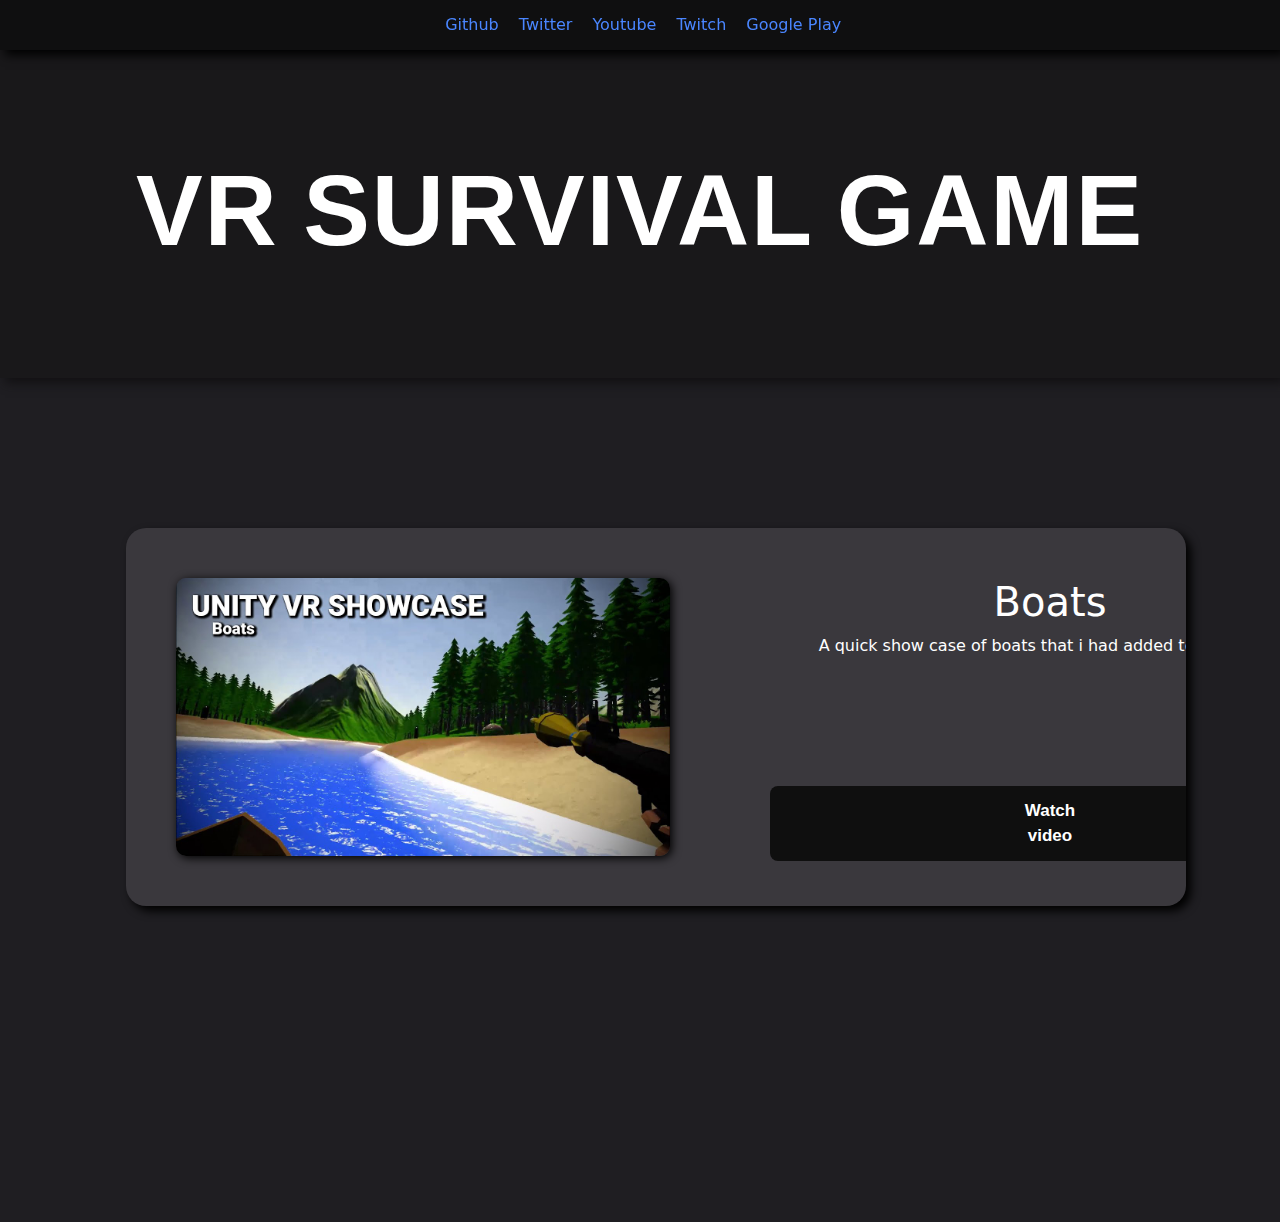
==== Blogs/FPSBlog.html @ 52f68cbe "Added vr fps page" ====
<!DOCTYPE html>
<html>
    <head>
        <title>NeXx42</title>
        <link rel="stylesheet" href="../bootstrap/css/bootstrap.min.css">
        <link rel = "stylesheet" type = "text/css" href = "../StyleSheet.css">

        <script>
            function openLink(to){
                switch(to){
                    case "store-polydefence":
                        window.open("https://youtu.be/MSKBRHVEqJE", "_blank");
                        break;
                }
            }
        </script>
    </head>
    <body>

        <div class="Links">
            <ul>
                <li><a href="https://github.com/NeXx42"target="_blank">Github</a></li>
                <li><a href="https://twitter.com/Nexx42tv"target="_blank">Twitter</a></li>
                <li ><a href="https://www.youtube.com/channel/UCvHiG9ZnD5xXVgLH3eRAClg"target="_blank">Youtube</a></li>
                <li ><a href="https://www.twitch.tv/nexx42tv"target="_blank">Twitch</a></li>
                <li ><a href="https://play.google.com/store/apps/developer?id=Polynexx"target="_blank">Google Play</a></li>
            </ul>
        </div>
        <div class="TopHeader">
            <h1 class="TopHeader">vr survival game</h1>
        </div>

        <ol>
            <div class="Lastest">
                <img src="../Resources/VR-FPS/1.jpg" width="1920" height="1080"></img>
                <div id="Lastest-Text">
                    <h1> Boats</h1>
                    <a>A quick show case of boats that i had added to the game.</a><br>
                    <button type="button" onclick="window.open('https://youtu.be/MSKBRHVEqJE','_blank')">Watch video</button>
                </div>
            </div>      
        </ol>
    </body>
</html>
---- StyleSheet.css ----
*{
    margin: 0;
    padding: 0;
    box-sizing: border-box;
}

body{
    background-color: rgb(31,30,34);
    position: relative;
    min-height: 100vh;
    padding-bottom: 50vh;
}



/* width */
::-webkit-scrollbar {
    width: 7px;
  }
  
  /* Track */
  ::-webkit-scrollbar-track {
    box-shadow: rgb(31,30,34); 
  }
   
  /* Handle */
  ::-webkit-scrollbar-thumb {
    background: #919091; 
    border-radius: 10px;
  }
  
  /* Handle on hover */
  ::-webkit-scrollbar-thumb:hover {
    background: #686868; 
  }






div.Links{
    background-color: #0F0F10;
    position: fixed;
    top: 0px;
    left: 0;
    width: 100%;
    height: 50px;
    overflow: hidden;

    text-align: center;
    z-index: 999;

    box-shadow: 5px 5px 10px #000000;
}

div.Links li a{
    color: #4a86ff;
    text-decoration: none;
    padding: 0px 10px;

    transition: all .1s;
}

div.Links a:hover{
    color: #2459c2;
}

div.Links ul{
    margin-left: auto;
    margin-right: auto;
    margin-top: 15px;
    display: flex;

    align-content: center;
    justify-content: center;

    float: none;
    position: relative;
    top: 20%;
    left: 49%;
    transform: translate(-50%, -50%);

    list-style-type: none;
    cursor:pointer;  
}




.TopHeader{
    background-color: rgb(25,24,26);
    position: relative;
    top: 50px;
    left: 0;
    width: 100%;
    overflow: hidden;
    padding: 50px;

    align-content: center;
    justify-content: center;


}

div.TopHeader{
    box-shadow: 5px 5px 10px rgb(18, 17, 19);
}

h1.TopHeader{
    text-align: center;

    cursor:default;  
    font-family: "Arial Black", Gadget, sans-serif;
    letter-spacing: 1.8px;
    word-spacing: -5px;
    color: #FFFFFF;
    font-weight: 700;
    text-decoration: none;
    font-style: normal;
    font-variant: normal;
    text-transform: uppercase;

    top: 0px;
    font-size: 100px;
}




.Lastest{
    background-color: rgb(58, 56, 61);
    border-radius: 20px;

    overflow: hidden;
    position: relative;
    top: 150px;
    margin-top: 50px;
    width: 85%;
    left: 7.5%;
    height: 378px;
    padding: 50px 50px;
    box-sizing:border-box;
    display: flex;

    box-shadow: 5px 5px 10px black;
}

.Lastest img{
    width: 40em;
    height: 100%;
    border-radius: 10px;
    box-shadow: 2px 2px 10px #000000;
    margin-right: 100px;
}

#Lastest-Text{
    color: white;
    width: 75%;
    text-align: center;
}

.Lastest button{
    margin-top: 7.5em;
    background-color:#0f0f0f;
	display:inline-block;
	cursor:pointer;
	color:#ffffff;
	font-family:Arial;
	font-size:17px;
	font-weight:bold;
	padding: 12px 15em;
	text-decoration:none;
    border: none;
    bottom: 0;;
    border-radius: 8px;
    transition: all .1s;
}

.Lastest button:hover {
	background-color:#000000;
    box-shadow: 5px 5px 10px #000000;
}
.Lastest button:active {
	position:relative;
	top:1px;
}
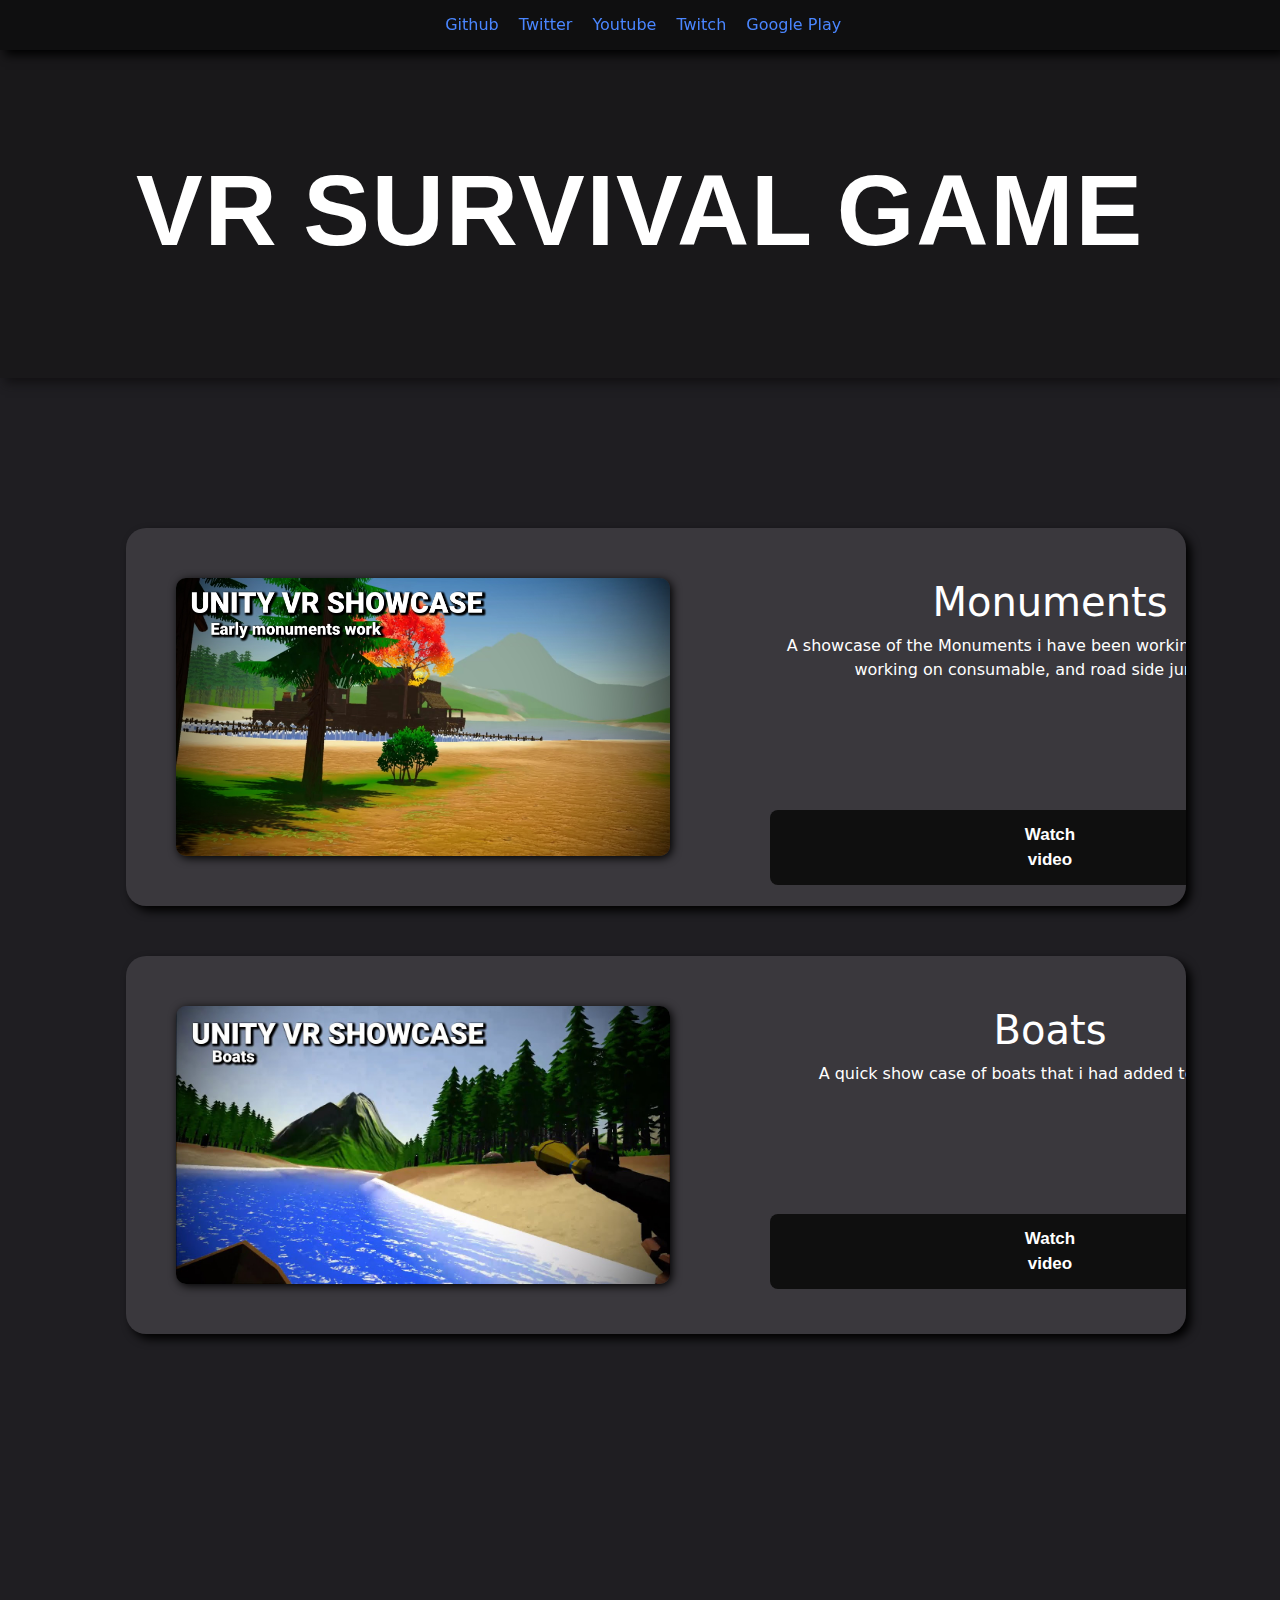
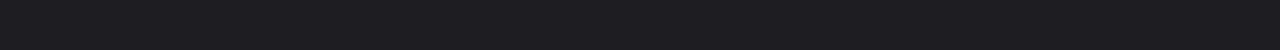
==== commit 221c78ca: "Added 'monuments' link for fps" ====
--- a/Blogs/FPSBlog.html
+++ b/Blogs/FPSBlog.html
@@ -5,15 +5,6 @@
         <link rel="stylesheet" href="../bootstrap/css/bootstrap.min.css">
         <link rel = "stylesheet" type = "text/css" href = "../StyleSheet.css">
 
-        <script>
-            function openLink(to){
-                switch(to){
-                    case "store-polydefence":
-                        window.open("https://youtu.be/MSKBRHVEqJE", "_blank");
-                        break;
-                }
-            }
-        </script>
     </head>
     <body>
 
@@ -32,13 +23,22 @@
 
         <ol>
             <div class="Lastest">
+                <img src="../Resources/VR-FPS/pic1.jpg" width="1920" height="1080"></img>
+                <div id="Lastest-Text">
+                    <h1> Monuments</h1>
+                    <a>A showcase of the Monuments i have been working on.</a> Also been working on consumable, and road side junk piles<br>
+                    <button type="button" onclick="window.open('https://youtu.be/e9jAuhLQKms','_blank')">Watch video</button>
+                </div>
+            </div>      
+
+            <div class="Lastest">
                 <img src="../Resources/VR-FPS/1.jpg" width="1920" height="1080"></img>
                 <div id="Lastest-Text">
                     <h1> Boats</h1>
                     <a>A quick show case of boats that i had added to the game.</a><br>
                     <button type="button" onclick="window.open('https://youtu.be/MSKBRHVEqJE','_blank')">Watch video</button>
                 </div>
-            </div>      
+            </div>     
         </ol>
     </body>
 </html>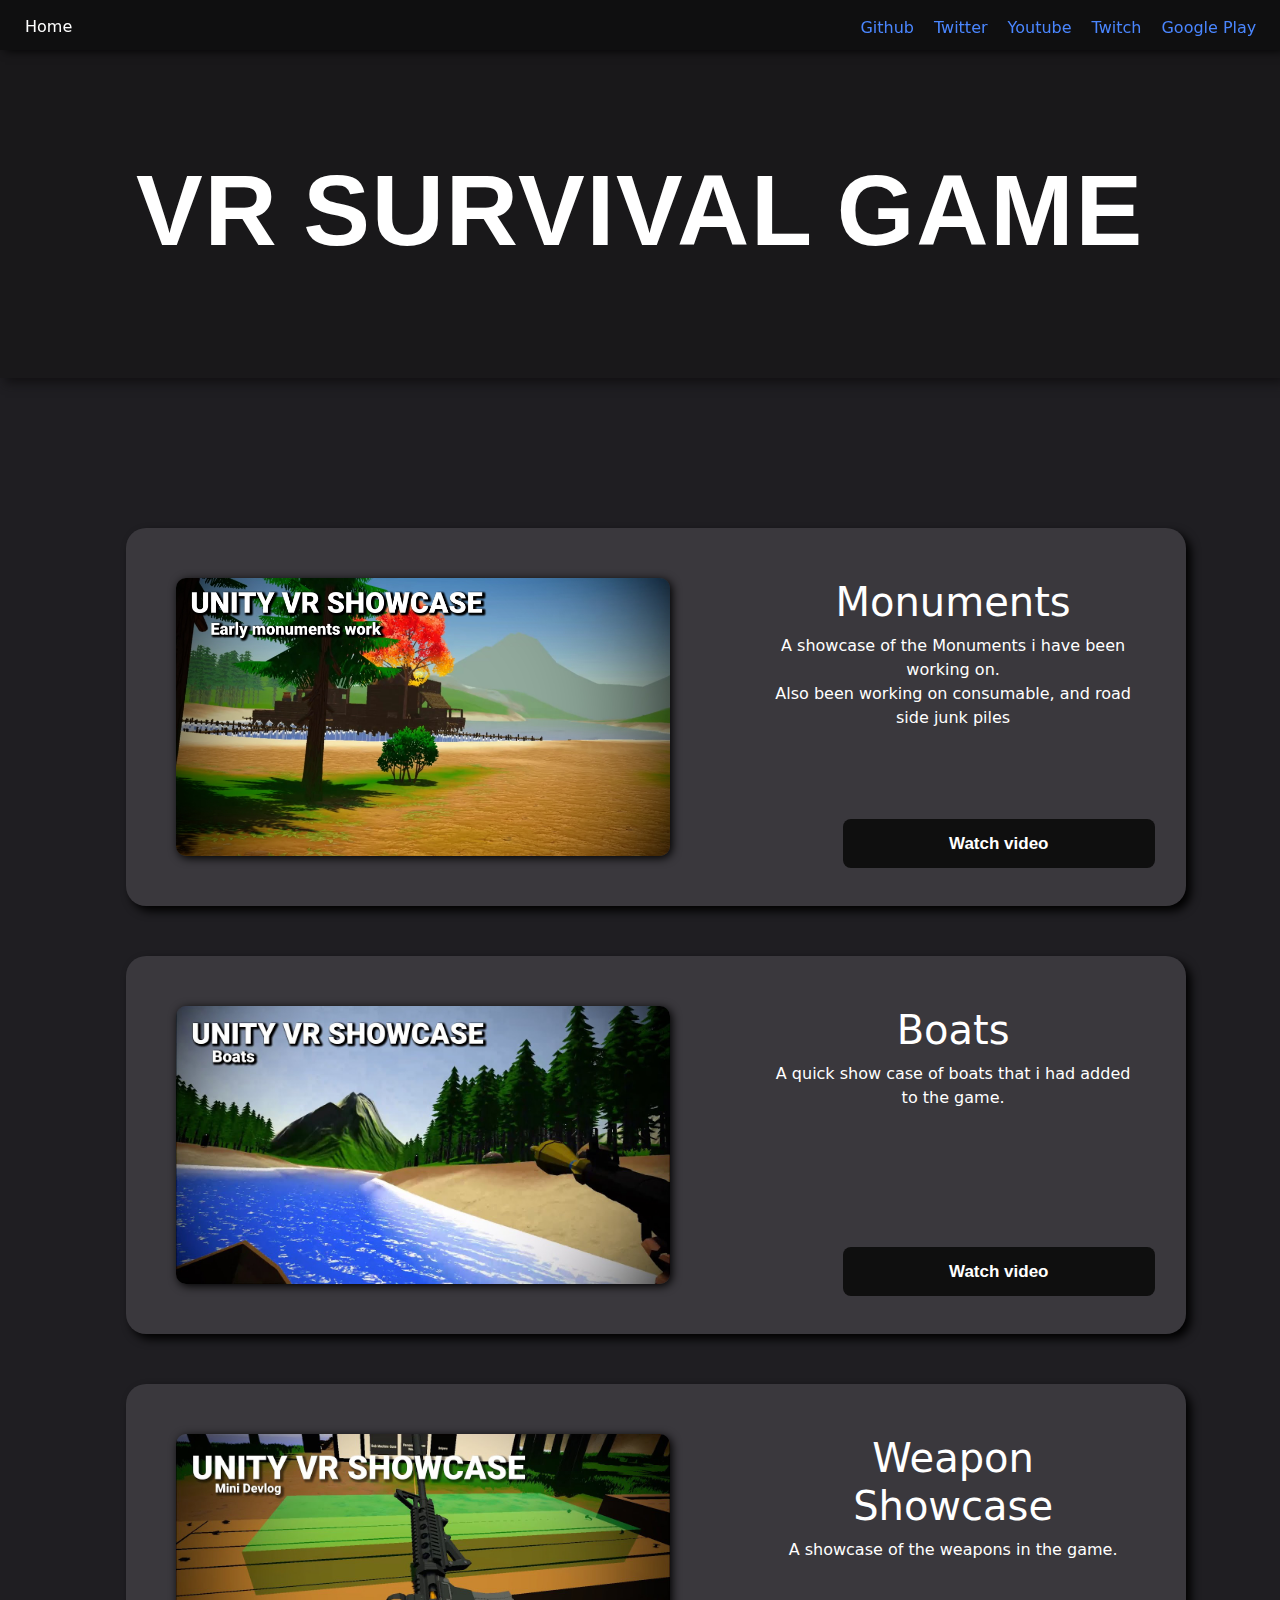
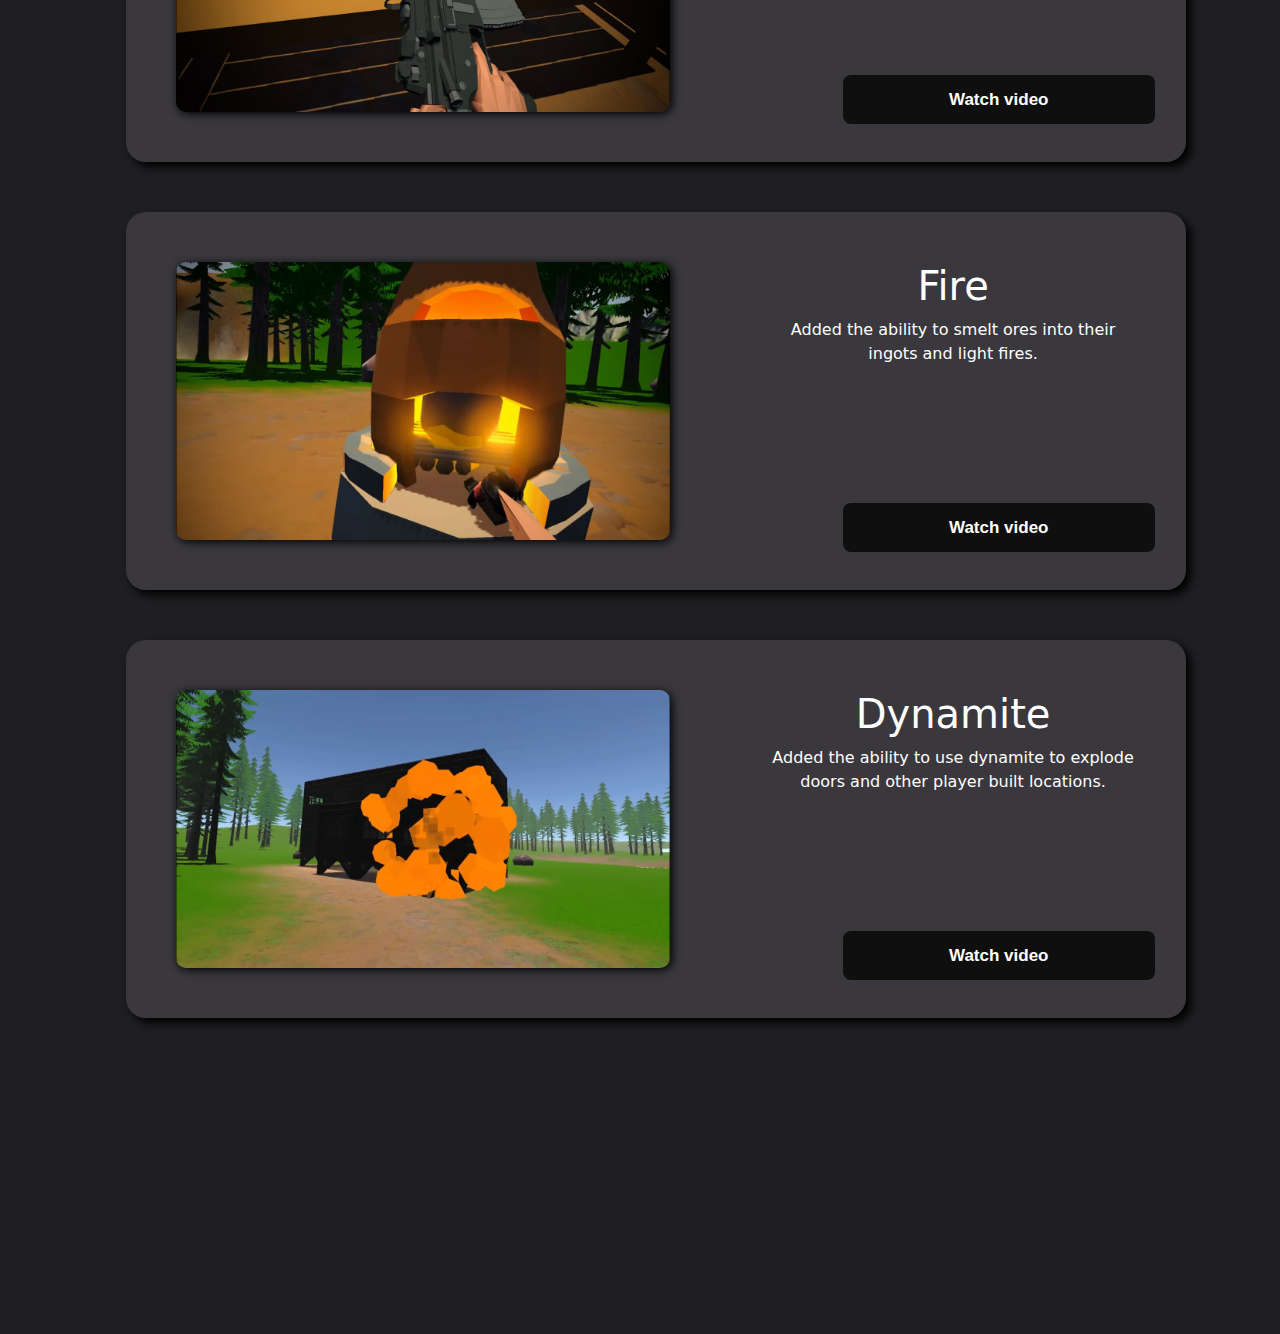
==== commit dda42938: "Added all conent for vr fps" ====
--- a/Blogs/FPSBlog.html
+++ b/Blogs/FPSBlog.html
@@ -4,11 +4,13 @@
         <title>NeXx42</title>
         <link rel="stylesheet" href="../bootstrap/css/bootstrap.min.css">
         <link rel = "stylesheet" type = "text/css" href = "../StyleSheet.css">
-
+        <link rel="icon" href="../Resources/Profile.png">
     </head>
     <body>
 
         <div class="Links">
+            <a href="../index.html">Home</a>
+
             <ul>
                 <li><a href="https://github.com/NeXx42"target="_blank">Github</a></li>
                 <li><a href="https://twitter.com/Nexx42tv"target="_blank">Twitter</a></li>
@@ -25,8 +27,10 @@
             <div class="Lastest">
                 <img src="../Resources/VR-FPS/pic1.jpg" width="1920" height="1080"></img>
                 <div id="Lastest-Text">
-                    <h1> Monuments</h1>
-                    <a>A showcase of the Monuments i have been working on.</a> Also been working on consumable, and road side junk piles<br>
+                    <div>
+                        <h1> Monuments</h1>
+                        <a>A showcase of the Monuments i have been working on.<br> Also been working on consumable, and road side junk piles</a> 
+                    </div>
                     <button type="button" onclick="window.open('https://youtu.be/e9jAuhLQKms','_blank')">Watch video</button>
                 </div>
             </div>      
@@ -35,8 +39,35 @@
                 <img src="../Resources/VR-FPS/1.jpg" width="1920" height="1080"></img>
                 <div id="Lastest-Text">
                     <h1> Boats</h1>
-                    <a>A quick show case of boats that i had added to the game.</a><br>
+                    <a>A quick show case of boats that i had added to the game.<br></a>
                     <button type="button" onclick="window.open('https://youtu.be/MSKBRHVEqJE','_blank')">Watch video</button>
+                </div>
+            </div>     
+
+            <div class="Lastest">
+                <img src="../Resources/VR-FPS/weapons.jpg" width="1920" height="1080"></img>
+                <div id="Lastest-Text">
+                    <h1>Weapon Showcase</h1>
+                    <a>A showcase of the weapons in the game.<br></a>
+                    <button type="button" onclick="window.open('https://youtu.be/alGJ4-LnhYQ','_blank')">Watch video</button>
+                </div>
+            </div>     
+
+            <div class="Lastest">
+                <img src="../Resources/VR-FPS/fire.jpg" width="1920" height="1080"></img>
+                <div id="Lastest-Text">
+                    <h1>Fire</h1>
+                    <a>Added the ability to smelt ores into their ingots and light fires.<br></a>
+                    <button type="button" onclick="window.open('https://youtu.be/5IP3EJ70v20','_blank')">Watch video</button>
+                </div>
+            </div>     
+
+            <div class="Lastest">
+                <img src="../Resources/VR-FPS/dynamite.jpg" width="1920" height="1080"></img>
+                <div id="Lastest-Text">
+                    <h1>Dynamite</h1>
+                    <a>Added the ability to use dynamite to explode doors and other player built locations.<br></a>
+                    <button type="button" onclick="window.open('https://youtu.be/Zhj_1nNYews','_blank')">Watch video</button>
                 </div>
             </div>     
         </ol>
--- a/StyleSheet.css
+++ b/StyleSheet.css
@@ -9,6 +9,7 @@
     position: relative;
     min-height: 100vh;
     padding-bottom: 50vh;
+    min-width: 1100px;
 }
 
 
@@ -16,23 +17,23 @@
 /* width */
 ::-webkit-scrollbar {
     width: 7px;
-  }
+}
   
-  /* Track */
-  ::-webkit-scrollbar-track {
+/* Track */
+    ::-webkit-scrollbar-track {
     box-shadow: rgb(31,30,34); 
-  }
+}
    
-  /* Handle */
-  ::-webkit-scrollbar-thumb {
+/* Handle */
+::-webkit-scrollbar-thumb {
     background: #919091; 
     border-radius: 10px;
-  }
+}
   
-  /* Handle on hover */
-  ::-webkit-scrollbar-thumb:hover {
+/* Handle on hover */
+::-webkit-scrollbar-thumb:hover {
     background: #686868; 
-  }
+}
 
 
 
@@ -47,11 +48,22 @@
     width: 100%;
     height: 50px;
     overflow: hidden;
-
-    text-align: center;
+    display: flex;
+
     z-index: 999;
-
-    box-shadow: 5px 5px 10px #000000;
+    padding: 0px 25px;
+
+    box-shadow: 5px 0px 10px #000000;
+
+    
+    align-content: left;
+    justify-content: left;
+}
+
+.Links a{
+    margin-top: 15px;
+    color: white;
+    text-decoration: none;
 }
 
 div.Links li a{
@@ -72,9 +84,6 @@
     margin-top: 15px;
     display: flex;
 
-    align-content: center;
-    justify-content: center;
-
     float: none;
     position: relative;
     top: 20%;
@@ -82,7 +91,7 @@
     transform: translate(-50%, -50%);
 
     list-style-type: none;
-    cursor:pointer;  
+    cursor: pointer;  
 }
 
 
@@ -161,19 +170,25 @@
 }
 
 .Lastest button{
-    margin-top: 7.5em;
     background-color:#0f0f0f;
 	display:inline-block;
+
 	cursor:pointer;
 	color:#ffffff;
 	font-family:Arial;
 	font-size:17px;
 	font-weight:bold;
-	padding: 12px 15em;
 	text-decoration:none;
+
+	padding: 12px 10%;
+
     border: none;
-    bottom: 0;;
     border-radius: 8px;
+       
+    position: absolute;
+    bottom: 10%;
+    right: 3%;
+
     transition: all .1s;
 }
 
@@ -181,8 +196,5 @@
 	background-color:#000000;
     box-shadow: 5px 5px 10px #000000;
 }
-.Lastest button:active {
-	position:relative;
-	top:1px;
-}
-
+
+
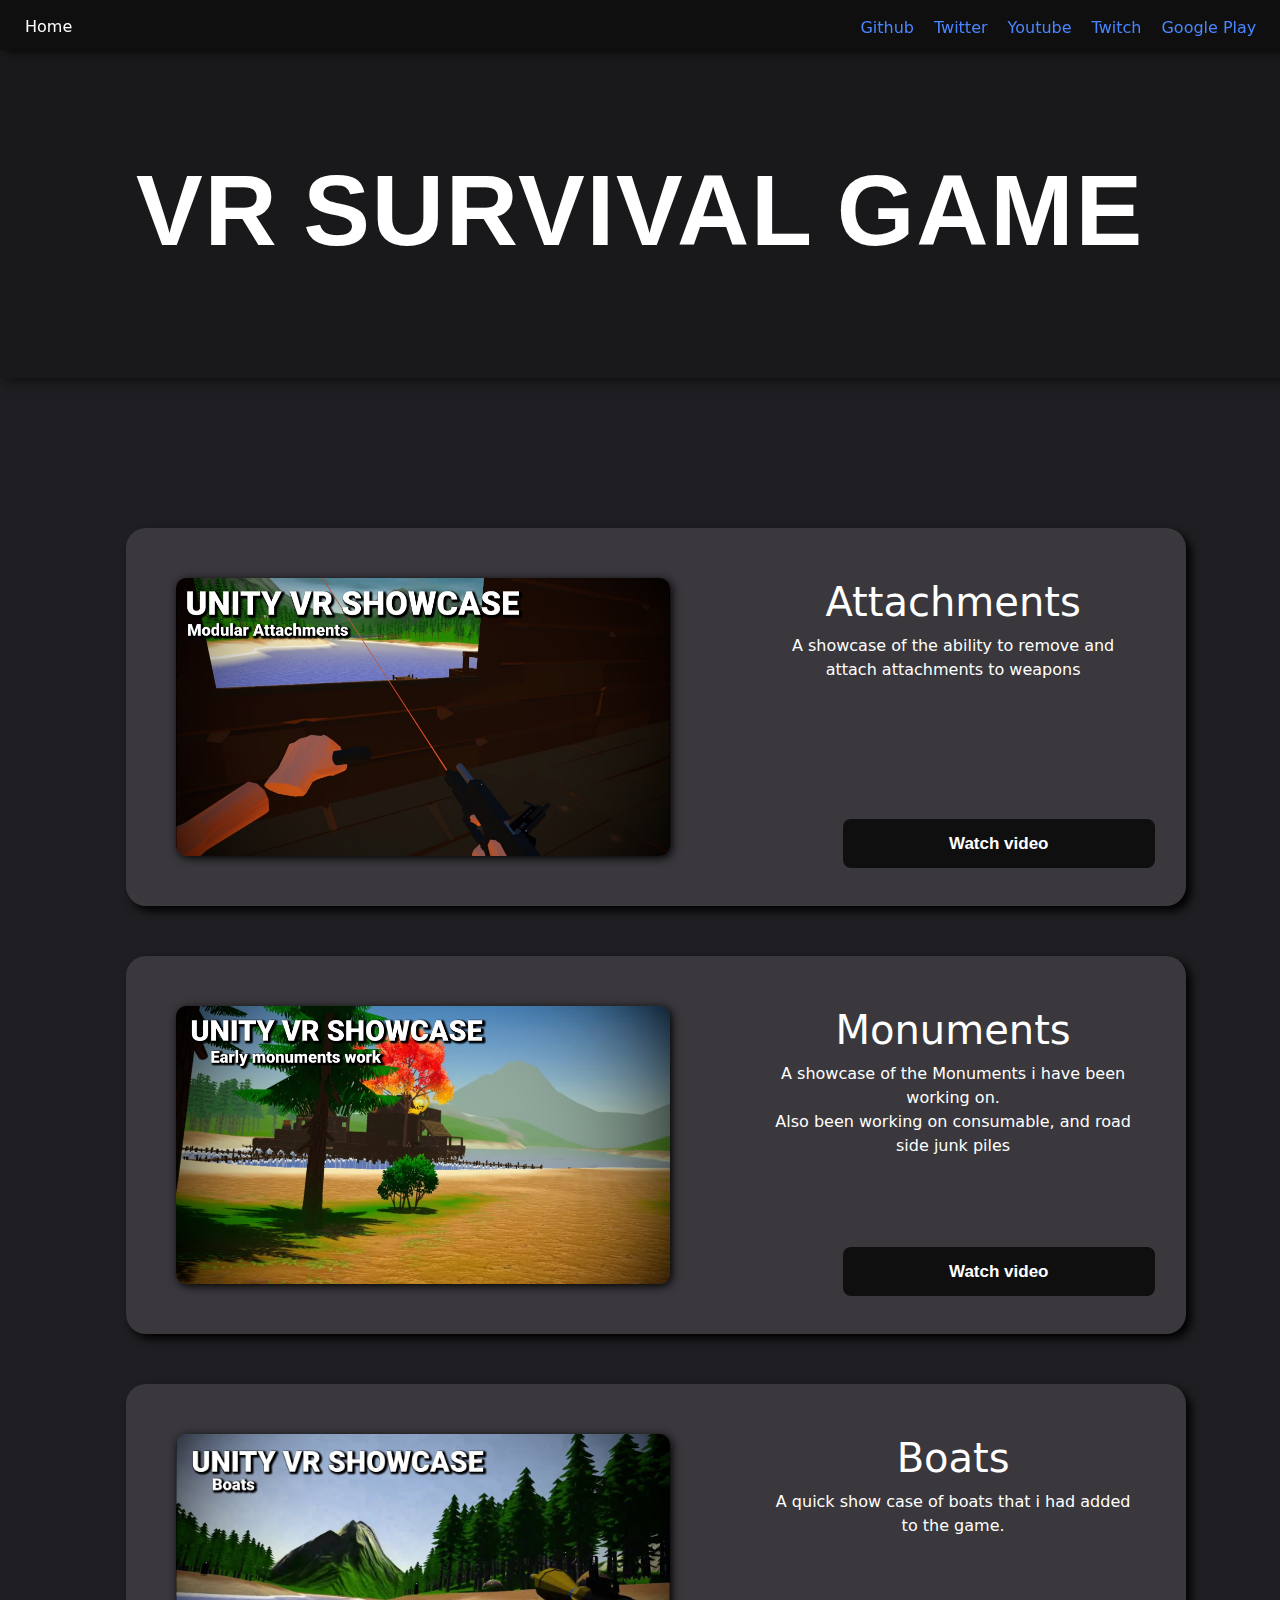
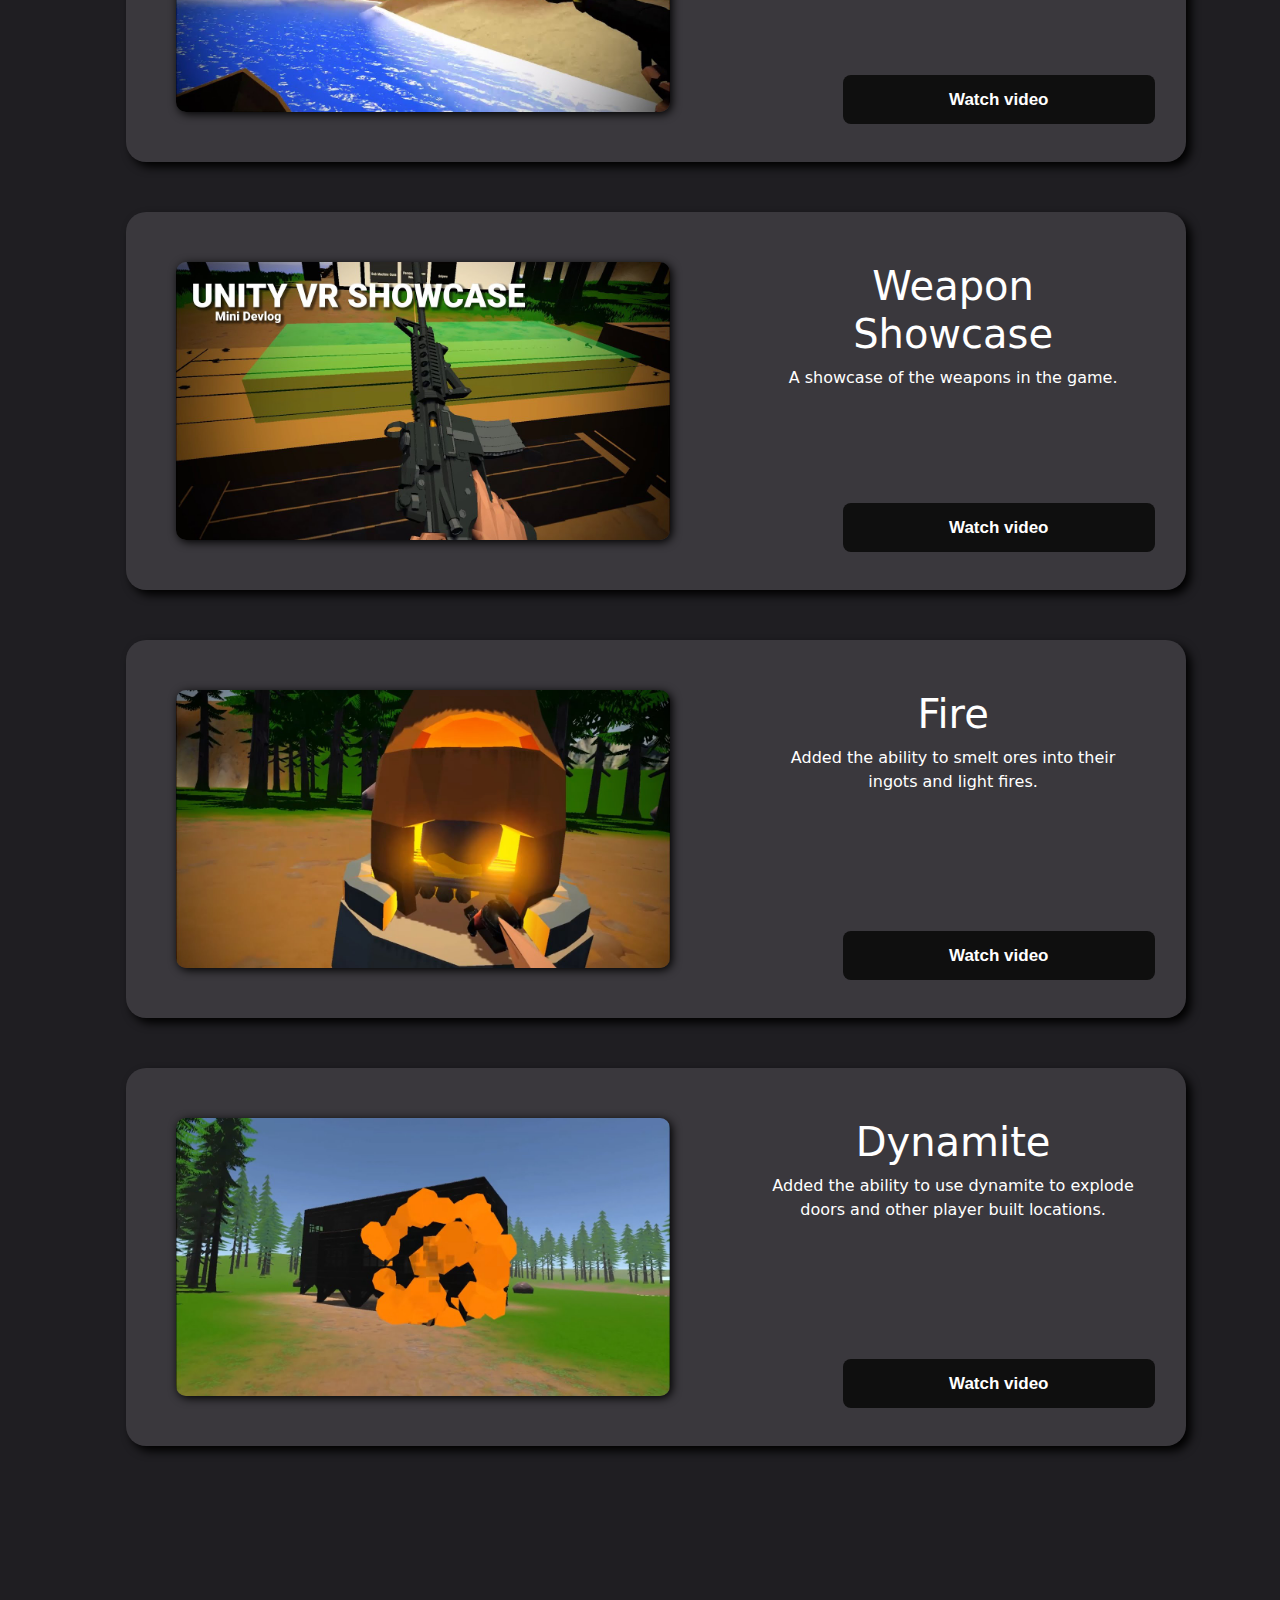
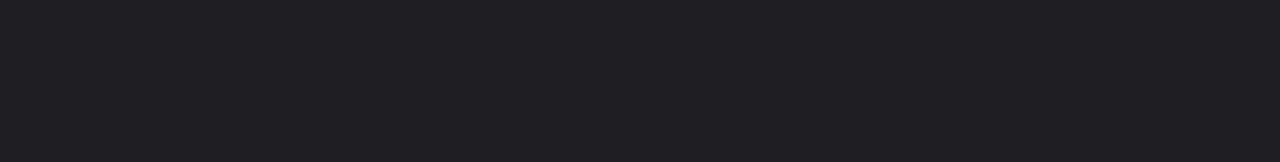
==== commit 03b6c90d: "Attachments -b" ====
--- a/Blogs/FPSBlog.html
+++ b/Blogs/FPSBlog.html
@@ -25,10 +25,21 @@
 
         <ol>
             <div class="Lastest">
+                <img src="../Resources/VR-FPS/attach.png" width="1920" height="1080"></img>
+                <div id="Lastest-Text">
+                    <div>
+                        <h1>Attachments</h1>
+                        <a>A showcase of the ability to remove and attach attachments to weapons</a> 
+                    </div>
+                    <button type="button" onclick="window.open('https://youtu.be/b9VC2es_FCQ','_blank')">Watch video</button>
+                </div>
+            </div>   
+
+            <div class="Lastest">
                 <img src="../Resources/VR-FPS/pic1.jpg" width="1920" height="1080"></img>
                 <div id="Lastest-Text">
                     <div>
-                        <h1> Monuments</h1>
+                        <h1>Monuments</h1>
                         <a>A showcase of the Monuments i have been working on.<br> Also been working on consumable, and road side junk piles</a> 
                     </div>
                     <button type="button" onclick="window.open('https://youtu.be/e9jAuhLQKms','_blank')">Watch video</button>
@@ -38,7 +49,7 @@
             <div class="Lastest">
                 <img src="../Resources/VR-FPS/1.jpg" width="1920" height="1080"></img>
                 <div id="Lastest-Text">
-                    <h1> Boats</h1>
+                    <h1>Boats</h1>
                     <a>A quick show case of boats that i had added to the game.<br></a>
                     <button type="button" onclick="window.open('https://youtu.be/MSKBRHVEqJE','_blank')">Watch video</button>
                 </div>
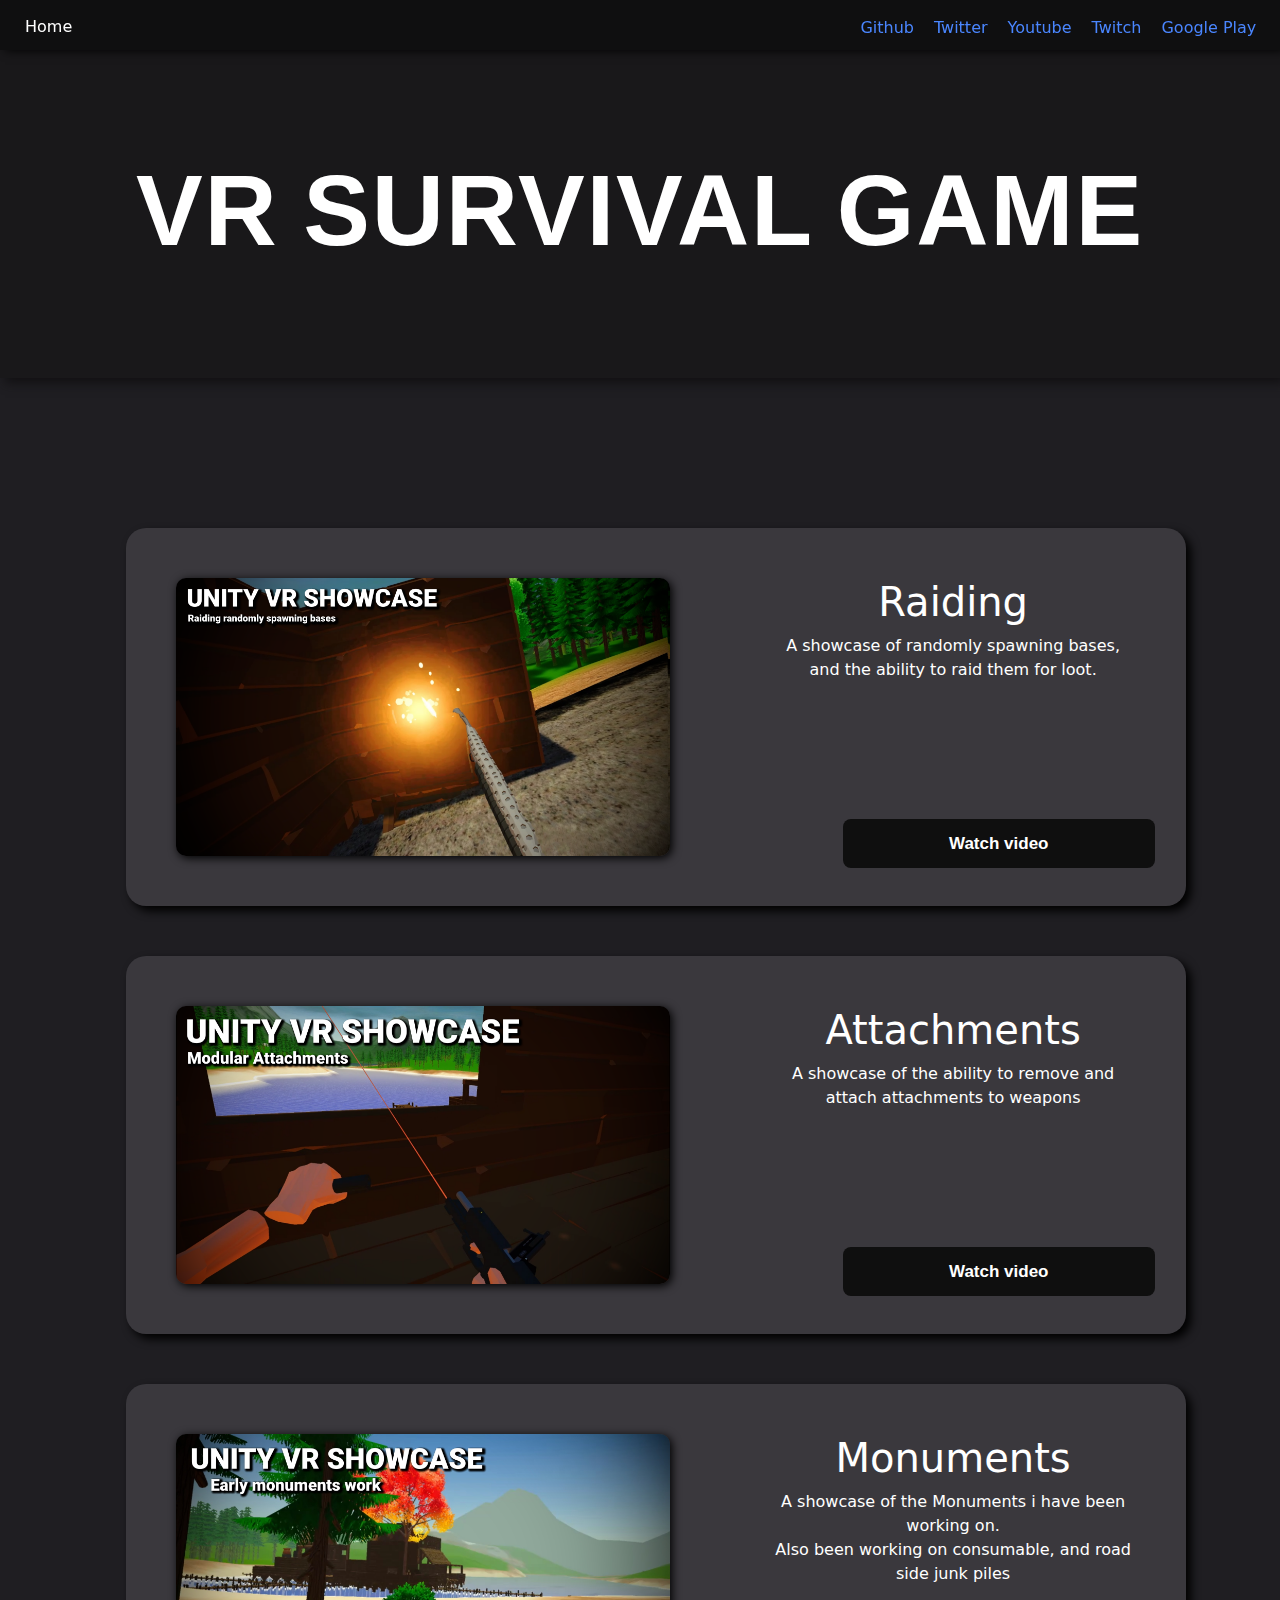
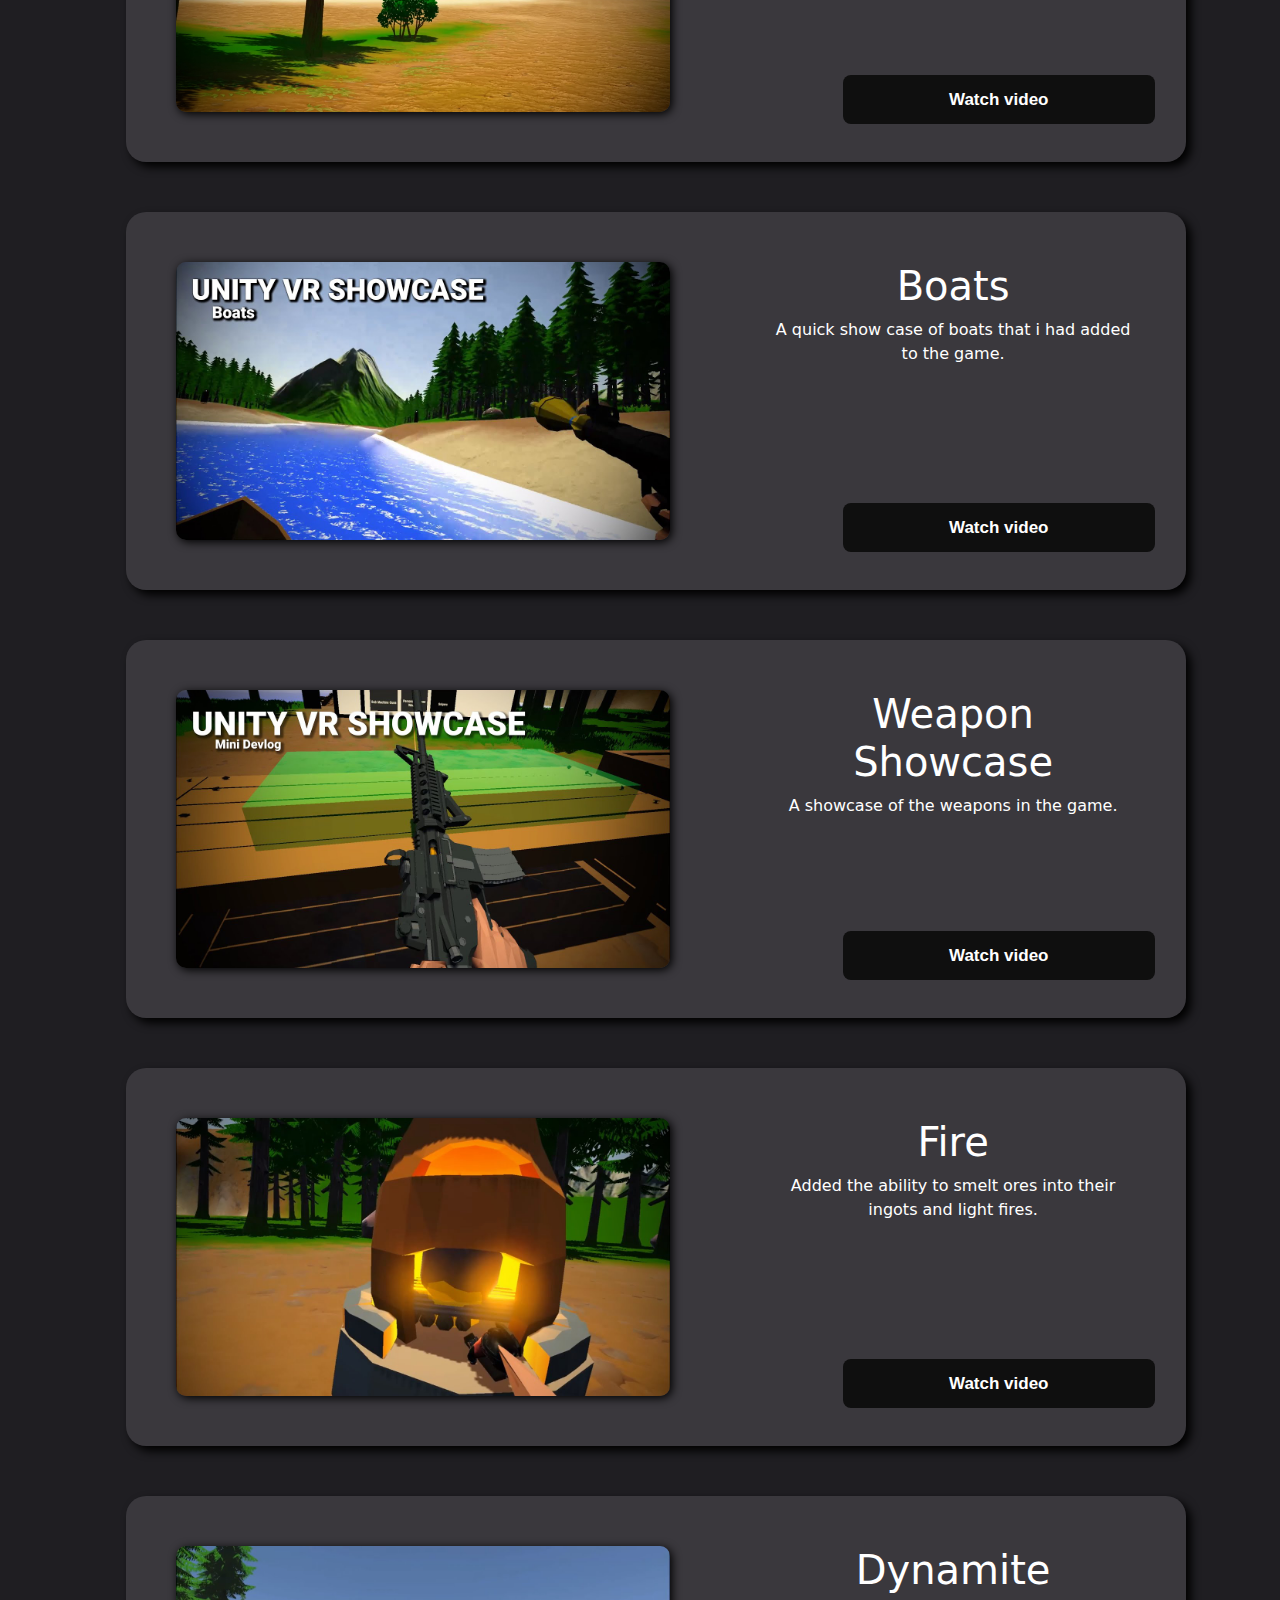
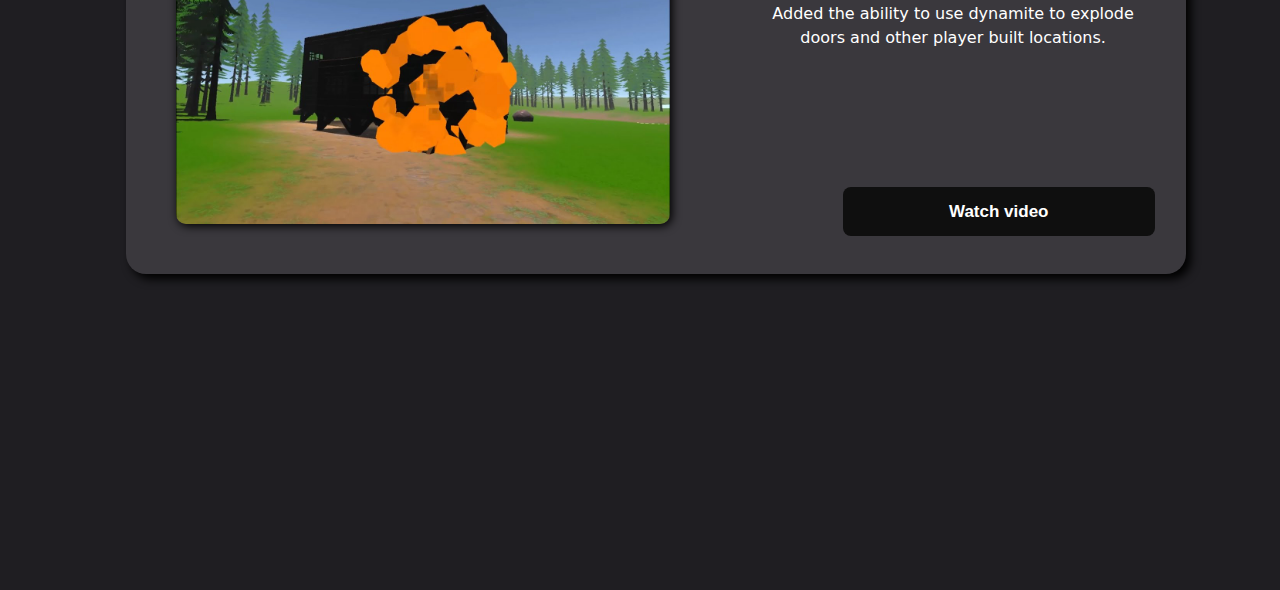
==== commit 78f1a0c4: "VR-FPS raid random" ====
--- a/Blogs/FPSBlog.html
+++ b/Blogs/FPSBlog.html
@@ -24,6 +24,17 @@
         </div>
 
         <ol>
+            <div class="Lastest">
+                <img src="../Resources/VR-FPS/raidingrandombases.png" width="1920" height="1080"></img>
+                <div id="Lastest-Text">
+                    <div>
+                        <h1>Raiding</h1>
+                        <a>A showcase of randomly spawning bases, and the ability to raid them for loot.</a> 
+                    </div>
+                    <button type="button" onclick="window.open('https://youtu.be/Yyer2_OreT4','_blank')">Watch video</button>
+                </div>
+            </div>   
+
             <div class="Lastest">
                 <img src="../Resources/VR-FPS/attach.png" width="1920" height="1080"></img>
                 <div id="Lastest-Text">
